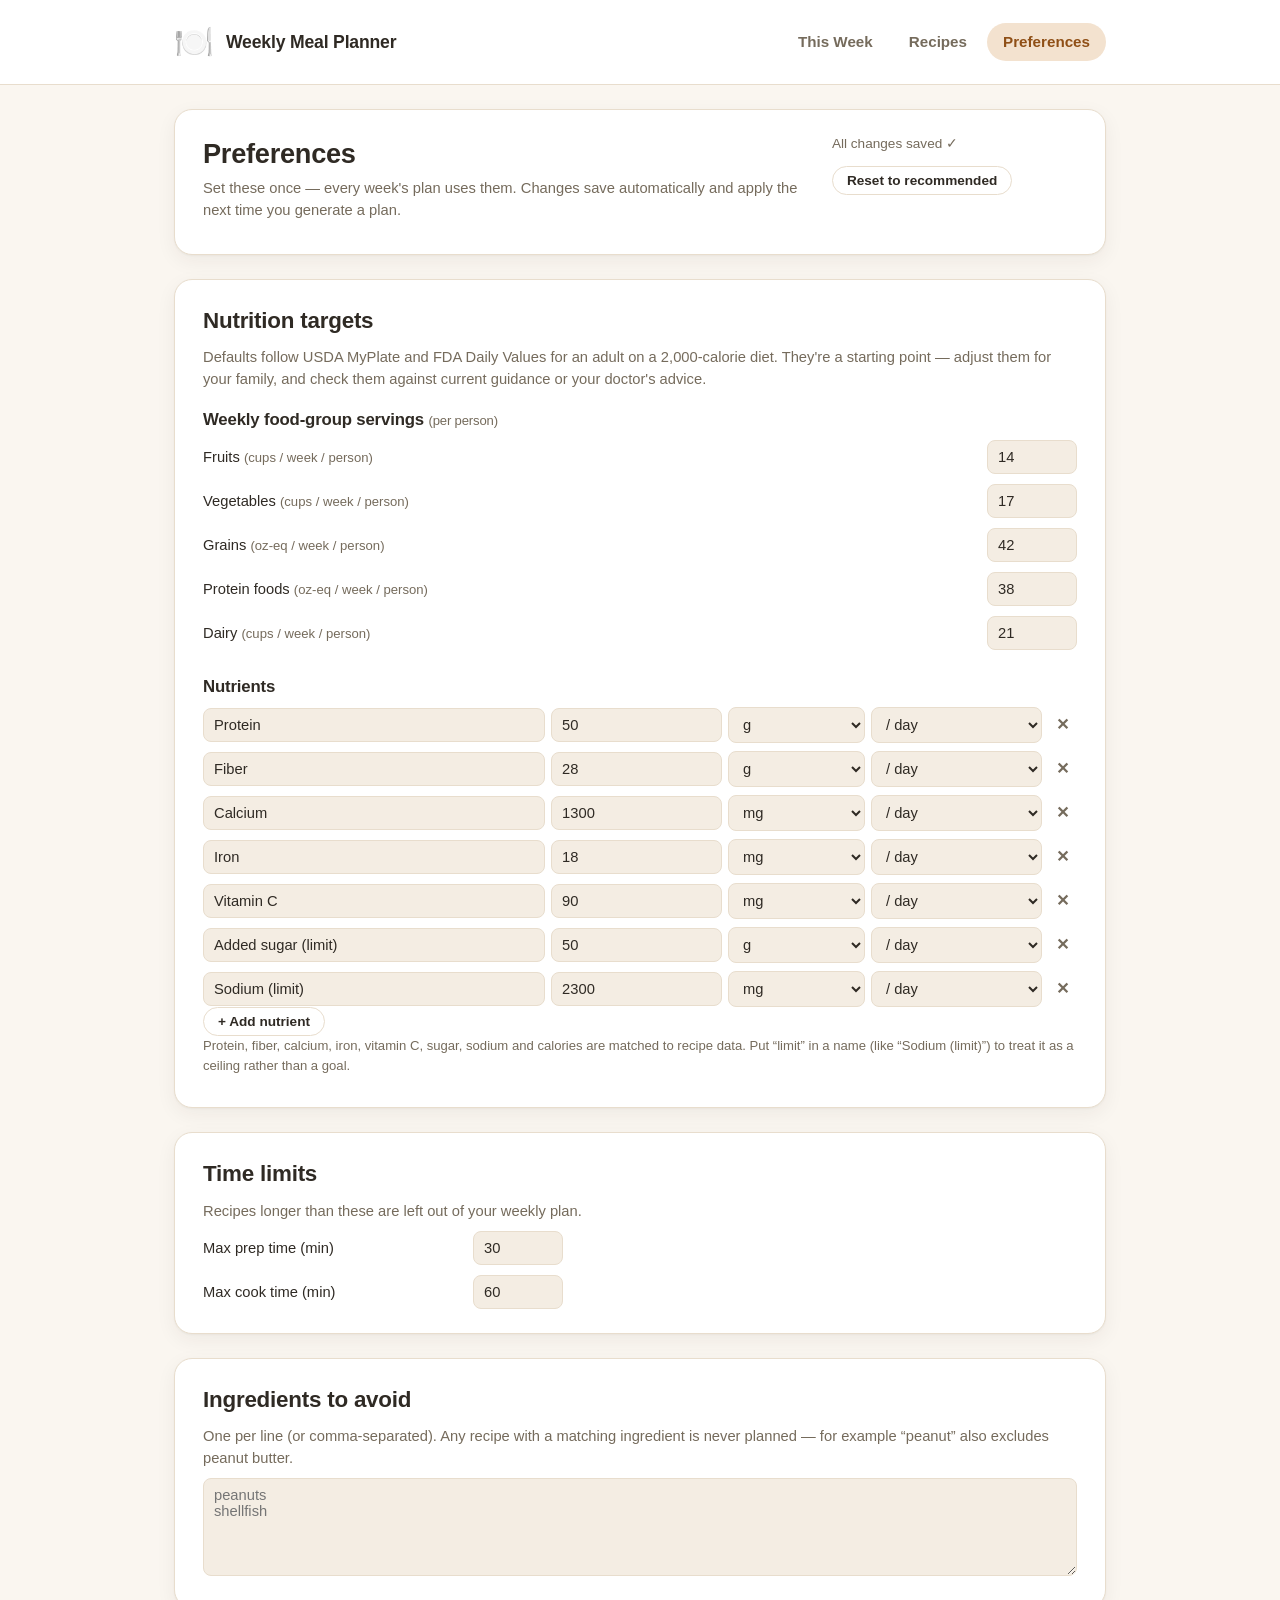
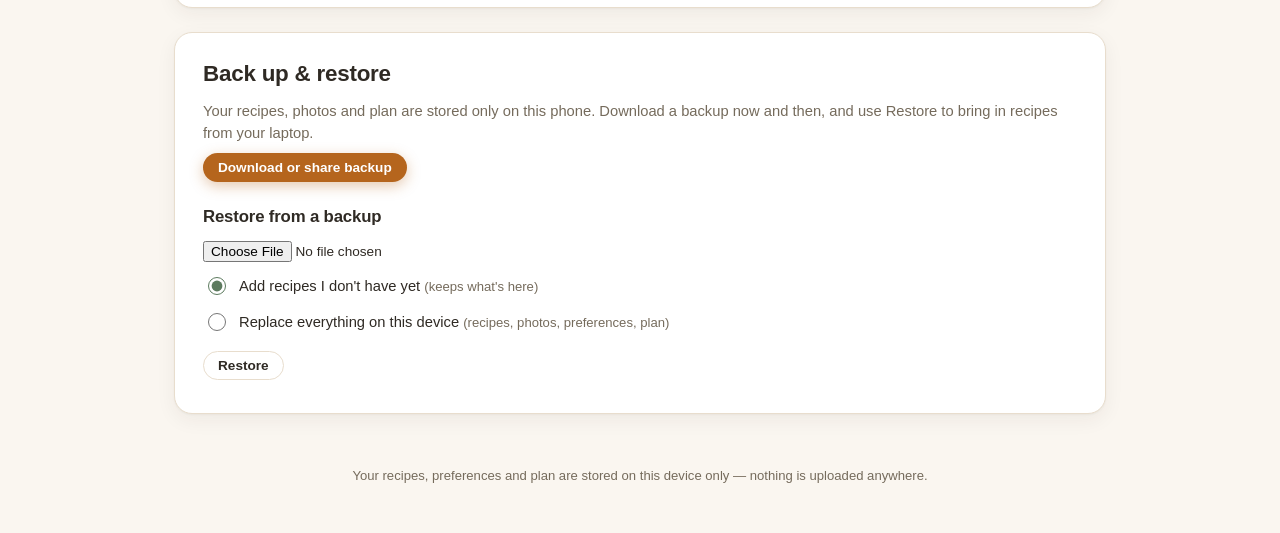
==== preferences.html @ fe8b7be7 "Phone app build 20261110102426" ====
<!DOCTYPE html>
<html lang="en">
<head>
<meta charset="UTF-8" />
<meta http-equiv="Content-Security-Policy" content="default-src 'self'; script-src 'self' https://cdnjs.cloudflare.com; style-src 'self'; img-src 'self' blob:; connect-src 'self'; worker-src 'self' blob: https://cdnjs.cloudflare.com; manifest-src 'self'; object-src 'none'; base-uri 'none'; form-action 'self'" />
<meta name="viewport" content="width=device-width, initial-scale=1.0, viewport-fit=cover" />
<meta name="theme-color" content="#b5651d" />
<meta name="mobile-web-app-capable" content="yes" />
<meta name="apple-mobile-web-app-capable" content="yes" />
<meta name="apple-mobile-web-app-title" content="Meal Planner" />
<link rel="manifest" href="manifest.webmanifest" />
<link rel="icon" href="icon-192.png" />
<link rel="apple-touch-icon" href="apple-touch-icon.png" />
<title>Preferences · Weekly Meal Planner</title>
<link rel="stylesheet" href="styles.css" />
</head>
<body>

<header id="appHeader"></header>

<main class="page">
  <div id="offlineBanner" class="banner" role="alert" hidden></div>

  <section class="card" aria-labelledby="pageTitle">
    <div class="library__header">
      <div>
        <h1 class="page-title" id="pageTitle">Preferences</h1>
        <p class="muted">Set these once — every week's plan uses them. Changes save automatically and apply the next time you generate a plan.</p>
      </div>
      <div class="week-head__actions">
        <span id="saveState" class="save-state" role="status" aria-live="polite"></span>
        <button type="button" id="resetBtn" class="btn btn--small btn--ghost">Reset to recommended</button>
      </div>
    </div>
  </section>

  <section class="card pref-section" aria-labelledby="nutritionHeading">
    <h2 id="nutritionHeading">Nutrition targets</h2>
    <p class="muted">Defaults follow USDA MyPlate and FDA Daily Values for an adult on a 2,000-calorie diet. They're a starting point — adjust them for your family, and check them against current guidance or your doctor's advice.</p>
    <div class="panel__grid">
      <div class="field-group">
        <h3>Weekly food-group servings <span class="hint">(per person)</span></h3>
        <div id="foodGroupInputs" class="stacked-inputs"></div>
      </div>
      <div class="field-group">
        <h3>Nutrients</h3>
        <div id="nutrientInputs" class="repeatable-list"></div>
        <button type="button" id="addNutrientBtn" class="btn btn--small btn--ghost">+ Add nutrient</button>
        <p class="hint">Protein, fiber, calcium, iron, vitamin C, sugar, sodium and calories are matched to recipe data. Put “limit” in a name (like “Sodium (limit)”) to treat it as a ceiling rather than a goal.</p>
      </div>
    </div>
  </section>

  <section class="card pref-section" aria-labelledby="timeHeading">
    <h2 id="timeHeading">Time limits</h2>
    <p class="muted">Recipes longer than these are left out of your weekly plan.</p>
    <div class="stacked-inputs narrow-form">
      <label class="inline-field"><span>Max prep time (min)</span><input type="number" id="maxPrepTime" min="0" step="5" /></label>
      <label class="inline-field"><span>Max cook time (min)</span><input type="number" id="maxCookTime" min="0" step="5" /></label>
    </div>
  </section>

  <section class="card pref-section" aria-labelledby="avoidHeading">
    <h2 id="avoidHeading">Ingredients to avoid</h2>
    <p class="muted">One per line (or comma-separated). Any recipe with a matching ingredient is never planned — for example “peanut” also excludes peanut butter.</p>
    <textarea id="avoidIngredients" rows="5" placeholder="peanuts&#10;shellfish"></textarea>
  </section>
  <section class="card pref-section" aria-labelledby="backupHeading">
    <h2 id="backupHeading">Back up &amp; restore</h2>
    <p class="muted" id="backupIntro"></p>
    <button type="button" id="exportBtn" class="btn btn--primary btn--small">Download or share backup</button>

    <h3 class="backup-sub">Restore from a backup</h3>
    <input type="file" id="restoreFile" accept=".json,application/json" />
    <div class="radio-group" role="radiogroup" aria-label="How to restore">
      <label class="check-field"><input type="radio" name="restoreMode" value="merge" checked /><span>Add recipes I don't have yet <span class="hint">(keeps what's here)</span></span></label>
      <label class="check-field"><input type="radio" name="restoreMode" value="replace" /><span>Replace everything on this device <span class="hint">(recipes, photos, preferences, plan)</span></span></label>
    </div>
    <button type="button" id="restoreBtn" class="btn btn--ghost btn--small">Restore</button>
    <p class="muted" id="backupStatus" role="status" aria-live="polite"></p>
  </section>
</main>

<footer class="app-footer">
  <p>Your recipes, preferences and plan are stored on this device only — nothing is uploaded anywhere.</p>
</footer>

<template id="nutrientRowTemplate">
  <div class="repeatable-row">
    <input type="text" class="nutrient-name" placeholder="Nutrient" aria-label="Nutrient name" />
    <input type="number" class="nutrient-amount" min="0" step="any" placeholder="Amount" aria-label="Target amount" />
    <select class="nutrient-unit" aria-label="Unit">
      <option value="g">g</option>
      <option value="mg">mg</option>
      <option value="mcg">mcg</option>
      <option value="kcal">kcal</option>
      <option value="IU">IU</option>
    </select>
    <select class="nutrient-period" aria-label="Per">
      <option value="day">/ day</option>
      <option value="week">/ week</option>
    </select>
    <button type="button" class="btn btn--icon remove-nutrient-btn" aria-label="Remove nutrient" title="Remove">✕</button>
  </div>
</template>

<script src="data.js"></script>
<script src="config.js"></script>
<script src="common.js"></script>
<script src="preferences.js"></script>
</body>
</html>
---- styles.css ----
/* ===== Design tokens ===== */
:root {
  --color-bg: #faf6f0;
  --color-surface: #ffffff;
  --color-surface-muted: #f4ede3;
  --color-border: #e8ddcd;
  --color-text: #2f2a24;
  --color-text-muted: #756b5c;
  --color-primary: #b5651d;
  --color-primary-dark: #8f4f16;
  --color-primary-tint: #f3e2cf;
  --color-accent: #5c7a5e;
  --color-accent-tint: #e3ebe0;
  --color-danger: #b3462c;
  --color-danger-tint: #f7e3dd;
  --radius-lg: 18px;
  --radius-md: 12px;
  --radius-sm: 8px;
  --shadow-card: 0 1px 2px rgba(47, 42, 36, 0.04), 0 6px 20px rgba(47, 42, 36, 0.06);
  --shadow-card-hover: 0 2px 4px rgba(47, 42, 36, 0.06), 0 10px 28px rgba(47, 42, 36, 0.10);
  --font-sans: -apple-system, BlinkMacSystemFont, "Segoe UI", Roboto, Helvetica, Arial, sans-serif;
}

@media (prefers-color-scheme: dark) {
  :root {
    --color-bg: #201c17;
    --color-surface: #2a251f;
    --color-surface-muted: #332c24;
    --color-border: #4a4033;
    --color-text: #f2ebe1;
    --color-text-muted: #b8ac9a;
    --color-primary: #e0985a;
    --color-primary-dark: #f0af78;
    --color-primary-tint: #3d3222;
    --color-accent: #8fb092;
    --color-accent-tint: #2c352c;
    --color-danger: #e08067;
    --color-danger-tint: #3d2a24;
    --shadow-card: 0 1px 2px rgba(0, 0, 0, 0.2), 0 6px 20px rgba(0, 0, 0, 0.25);
    --shadow-card-hover: 0 2px 4px rgba(0, 0, 0, 0.25), 0 10px 28px rgba(0, 0, 0, 0.3);
  }
}
:root[data-theme="dark"] {
  --color-bg: #201c17; --color-surface: #2a251f; --color-surface-muted: #332c24;
  --color-border: #4a4033; --color-text: #f2ebe1; --color-text-muted: #b8ac9a;
  --color-primary: #e0985a; --color-primary-dark: #f0af78; --color-primary-tint: #3d3222;
  --color-accent: #8fb092; --color-accent-tint: #2c352c;
  --color-danger: #e08067; --color-danger-tint: #3d2a24;
}
:root[data-theme="light"] {
  --color-bg: #faf6f0; --color-surface: #ffffff; --color-surface-muted: #f4ede3;
  --color-border: #e8ddcd; --color-text: #2f2a24; --color-text-muted: #756b5c;
  --color-primary: #b5651d; --color-primary-dark: #8f4f16; --color-primary-tint: #f3e2cf;
  --color-accent: #5c7a5e; --color-accent-tint: #e3ebe0;
  --color-danger: #b3462c; --color-danger-tint: #f7e3dd;
}

* { box-sizing: border-box; }
html, body { margin: 0; padding: 0; }
body {
  font-family: var(--font-sans);
  background: var(--color-bg);
  color: var(--color-text);
  line-height: 1.5;
  -webkit-font-smoothing: antialiased;
}
h1, h2, h3, h4 { font-weight: 700; margin: 0 0 0.4em; letter-spacing: -0.01em; }
h2 { font-size: 1.4rem; }
h3 { font-size: 1.05rem; }
p { margin: 0 0 0.6em; }
.muted { color: var(--color-text-muted); font-size: 0.92rem; }
.hint { color: var(--color-text-muted); font-size: 0.82rem; font-weight: 400; }

/* ===== Layout ===== */
.app-header {
  background: var(--color-surface);
  border-bottom: 1px solid var(--color-border);
  position: sticky;
  top: 0;
  z-index: 10;
}
.app-header__inner {
  max-width: 980px;
  margin: 0 auto;
  padding: 18px 24px;
  display: flex;
  align-items: center;
  justify-content: space-between;
  gap: 16px;
}
.app-header__brand { display: flex; align-items: center; gap: 14px; }
.app-header__mark { font-size: 2rem; }
.app-header__tag { margin: 0; color: var(--color-text-muted); font-size: 0.9rem; }
.app-header h1 { font-size: 1.3rem; }

.page {
  max-width: 980px;
  margin: 0 auto;
  padding: 24px;
  display: flex;
  flex-direction: column;
  gap: 24px;
}

.app-footer {
  text-align: center;
  padding: 28px 24px 40px;
  color: var(--color-text-muted);
  font-size: 0.82rem;
}

.card {
  background: var(--color-surface);
  border: 1px solid var(--color-border);
  border-radius: var(--radius-lg);
  padding: 24px 28px;
  box-shadow: var(--shadow-card);
}

/* ===== Buttons ===== */
.btn {
  font-family: inherit;
  font-size: 0.95rem;
  font-weight: 600;
  border-radius: 999px;
  border: 1px solid transparent;
  padding: 10px 20px;
  cursor: pointer;
  transition: transform 0.08s ease, box-shadow 0.15s ease, background 0.15s ease;
}
.btn:active { transform: scale(0.98); }
.btn--primary {
  background: var(--color-primary);
  color: #fff;
  box-shadow: 0 4px 14px rgba(181, 101, 29, 0.35);
}
.btn--primary:hover { background: var(--color-primary-dark); }
.btn--ghost {
  background: transparent;
  border-color: var(--color-border);
  color: var(--color-text);
}
.btn--ghost:hover { background: var(--color-surface-muted); }
.btn--small { padding: 6px 14px; font-size: 0.85rem; }
.btn--icon {
  border: none;
  background: transparent;
  color: var(--color-text-muted);
  font-size: 1rem;
  padding: 4px 8px;
  border-radius: 8px;
  cursor: pointer;
}
.btn--icon:hover { background: var(--color-surface-muted); color: var(--color-text); }
.btn--icon.is-active { color: var(--color-accent); }
.btn--icon.is-active.dismiss-icon { color: var(--color-danger); }
.btn:disabled { opacity: 0.5; cursor: not-allowed; }

/* ===== Inputs panel ===== */
.panel__header { margin-bottom: 8px; }
.panel__grid {
  display: grid;
  grid-template-columns: repeat(2, 1fr);
  gap: 24px 32px;
  margin-top: 16px;
}
.field-group--wide { grid-column: 1 / -1; }
@media (max-width: 720px) {
  .panel__grid { grid-template-columns: 1fr; }
}

.field-group h3 { margin-bottom: 8px; }

.stacked-inputs { display: flex; flex-direction: column; gap: 10px; }
.inline-field {
  display: flex;
  align-items: center;
  justify-content: space-between;
  gap: 12px;
  font-size: 0.92rem;
}
.inline-field span:first-child { flex: 1; }
.inline-field input[type="number"] {
  width: 90px;
}

input[type="text"], input[type="number"], input[type="url"], textarea, select {
  font-family: inherit;
  font-size: 0.92rem;
  color: var(--color-text);
  background: var(--color-surface-muted);
  border: 1px solid var(--color-border);
  border-radius: var(--radius-sm);
  padding: 8px 10px;
}
textarea { width: 100%; resize: vertical; }
input:focus, textarea:focus, select:focus {
  outline: 2px solid var(--color-primary);
  outline-offset: 1px;
}

.stack-label { display: block; font-size: 0.85rem; font-weight: 600; margin: 10px 0 4px; }

.repeatable-list { display: flex; flex-direction: column; gap: 8px; }
.repeatable-row {
  display: grid;
  grid-template-columns: 1.4fr 0.8fr 0.7fr 0.8fr auto;
  gap: 6px;
  align-items: center;
}
.repeatable-row input, .repeatable-row select { width: 100%; }

input[type="file"] {
  font-size: 0.85rem;
  margin-top: 4px;
}

.imported-list { display: flex; flex-wrap: wrap; gap: 8px; margin-top: 10px; }
.imported-chip {
  background: var(--color-accent-tint);
  color: var(--color-accent);
  border-radius: 999px;
  padding: 4px 12px;
  font-size: 0.82rem;
  font-weight: 600;
}

.panel__footer {
  margin-top: 22px;
  display: flex;
  align-items: center;
  gap: 16px;
  border-top: 1px solid var(--color-border);
  padding-top: 20px;
}

/* ===== Targets summary ===== */
.targets-summary {
  display: grid;
  grid-template-columns: repeat(auto-fit, minmax(200px, 1fr));
  gap: 14px;
}
.target-tile {
  background: var(--color-surface-muted);
  border-radius: var(--radius-md);
  padding: 14px 16px;
}
.target-tile__label { font-size: 0.82rem; color: var(--color-text-muted); margin-bottom: 6px; }
.target-tile__value { font-weight: 700; font-size: 1.05rem; margin-bottom: 6px; }
.meter { height: 8px; border-radius: 999px; background: var(--color-border); overflow: hidden; }
.meter__fill { height: 100%; background: var(--color-accent); border-radius: 999px; }
.meter__fill.is-low { background: var(--color-primary); }
.meter__fill.is-over { background: var(--color-danger); }

/* ===== Recipe cards ===== */
.recipe-list { display: flex; flex-direction: column; gap: 18px; margin-top: 12px; }
.recipe-card {
  border: 1px solid var(--color-border);
  border-radius: var(--radius-md);
  padding: 18px 20px;
  background: var(--color-surface);
}
.recipe-card__header {
  display: flex;
  align-items: flex-start;
  justify-content: space-between;
  gap: 12px;
  flex-wrap: wrap;
}
.recipe-card__title { font-size: 1.1rem; font-weight: 700; margin: 0; }
.recipe-card__meta { display: flex; flex-wrap: wrap; gap: 8px; margin: 6px 0 4px; font-size: 0.82rem; color: var(--color-text-muted); }
.recipe-card__actions { display: flex; gap: 4px; align-items: center; }
.toddler-appeal { font-size: 0.95rem; letter-spacing: 1px; }
.recipe-card__cols {
  display: grid;
  grid-template-columns: 1fr 1fr;
  gap: 20px;
  margin-top: 14px;
}
@media (max-width: 720px) {
  .recipe-card__cols { grid-template-columns: 1fr; }
}
.recipe-card__cols h4 { margin-bottom: 6px; font-size: 0.9rem; text-transform: uppercase; letter-spacing: 0.03em; color: var(--color-text-muted); }
.recipe-card ul, .recipe-card ol { margin: 0; padding-left: 20px; font-size: 0.9rem; }
.recipe-card li { margin-bottom: 4px; }
.nutrition-grid {
  display: grid;
  grid-template-columns: repeat(2, 1fr);
  gap: 4px 16px;
  font-size: 0.88rem;
  margin-top: 8px;
}
.nutrition-grid div { display: flex; justify-content: space-between; border-bottom: 1px dashed var(--color-border); padding: 2px 0; }

.badge {
  font-size: 0.72rem;
  font-weight: 700;
  padding: 2px 9px;
  border-radius: 999px;
  display: inline-block;
}
.badge--tag { background: var(--color-surface-muted); color: var(--color-text-muted); border: 1px solid var(--color-border); }
.badge--estimated { background: var(--color-primary-tint); color: var(--color-primary-dark); }

/* ===== Shopping list ===== */
.shopping-list { display: flex; flex-direction: column; gap: 18px; margin-top: 10px; }
.aisle-group h3 { margin-bottom: 8px; }
.aisle-items { display: flex; flex-direction: column; gap: 6px; }
.shopping-item {
  display: flex;
  align-items: center;
  gap: 10px;
  padding: 8px 12px;
  background: var(--color-surface-muted);
  border-radius: var(--radius-sm);
  font-size: 0.9rem;
}
.shopping-item input[type="checkbox"] { width: 18px; height: 18px; accent-color: var(--color-accent); }
.shopping-item.is-checked .shopping-item__label { text-decoration: line-through; color: var(--color-text-muted); }
.shopping-item__label { flex: 1; }
.shopping-item__qty { color: var(--color-text-muted); font-size: 0.82rem; }

/* ===== Prep checklist ===== */
.prep-list { display: flex; flex-direction: column; gap: 10px; margin-top: 10px; }
.prep-day {
  background: var(--color-surface-muted);
  border-radius: var(--radius-md);
  padding: 12px 16px;
}
.prep-day__date { font-weight: 700; font-size: 0.92rem; margin-bottom: 6px; }
.prep-task { display: flex; align-items: center; gap: 8px; font-size: 0.9rem; padding: 3px 0; }
.prep-task__type {
  font-size: 0.7rem;
  font-weight: 700;
  text-transform: uppercase;
  padding: 2px 8px;
  border-radius: 999px;
  background: var(--color-primary-tint);
  color: var(--color-primary-dark);
}

.empty-state { color: var(--color-text-muted); font-style: italic; padding: 20px 0; }

.recipe-card.is-highlighted { box-shadow: 0 0 0 3px var(--color-primary); }

/* ===== Banner ===== */
.banner {
  background: var(--color-danger-tint);
  color: var(--color-danger);
  border: 1px solid var(--color-danger);
  border-radius: var(--radius-md);
  padding: 12px 16px;
  font-size: 0.92rem;
}
.banner[hidden] { display: none; }

.check-field { display: flex; align-items: flex-start; gap: 10px; font-size: 0.92rem; margin-bottom: 6px; }
.check-field input { width: 18px; height: 18px; margin-top: 2px; accent-color: var(--color-accent); }

/* ===== Library ===== */
.library__header { display: flex; justify-content: space-between; align-items: flex-start; gap: 16px; }
.library-list { display: flex; flex-direction: column; gap: 8px; margin-top: 12px; }
.library-row {
  display: flex;
  align-items: center;
  gap: 12px;
  flex-wrap: wrap;
  background: var(--color-surface-muted);
  border-radius: var(--radius-md);
  padding: 10px 14px;
}
.library-row.is-dismissed { opacity: 0.65; }
.library-row__main { flex: 1; min-width: 220px; }
.library-row__name { font-weight: 600; font-size: 0.95rem; }
.library-row__meta { font-size: 0.8rem; color: var(--color-text-muted); display: flex; gap: 8px; flex-wrap: wrap; align-items: center; margin-top: 2px; }
.library-row__actions { display: flex; gap: 4px; align-items: center; }
.btn--text { background: none; border: none; color: var(--color-primary-dark); font-weight: 600; font-size: 0.85rem; cursor: pointer; padding: 4px 8px; border-radius: 8px; font-family: inherit; }
.btn--text:hover { background: var(--color-primary-tint); }
.btn--text.is-danger { color: var(--color-danger); }
.btn--text.is-danger:hover { background: var(--color-danger-tint); }
.badge--kept { background: var(--color-accent-tint); color: var(--color-accent); }
.badge--dismissed { background: var(--color-danger-tint); color: var(--color-danger); }

/* ===== Recipe dialog ===== */
.recipe-dialog {
  width: min(780px, 94vw);
  max-height: 90vh;
  overflow: auto;
  padding: 24px 28px;
  border: 1px solid var(--color-border);
  border-radius: var(--radius-lg);
  background: var(--color-surface);
  color: var(--color-text);
  box-shadow: var(--shadow-card-hover);
}
.recipe-dialog::backdrop { background: rgba(32, 28, 23, 0.55); }
.recipe-dialog h3 { margin: 20px 0 8px; }
.rf-grid { display: grid; grid-template-columns: repeat(auto-fit, minmax(120px, 1fr)); gap: 10px 14px; }
.rf-grid--top { grid-template-columns: repeat(3, 1fr); }
.rf-field { display: flex; flex-direction: column; gap: 4px; font-size: 0.82rem; font-weight: 600; }
.rf-field--wide { grid-column: 1 / -1; }
.rf-field input, .rf-field select { width: 100%; font-weight: 400; }
.rf-grid--num .rf-field { font-weight: 500; }
.ing-head, .ing-row {
  display: grid;
  grid-template-columns: 2.6fr 0.7fr 0.9fr 1fr 0.7fr auto;
  gap: 6px;
  align-items: center;
}
.ing-head { padding: 0 2px 4px; }
.ing-rows { display: flex; flex-direction: column; gap: 6px; margin-bottom: 8px; }
.ing-row input[type="text"], .ing-row input[type="number"], .ing-row select { width: 100%; min-width: 0; }
.ing-row input[type="checkbox"] { width: 18px; height: 18px; accent-color: var(--color-accent); justify-self: center; }
.dialog__footer { display: flex; justify-content: flex-end; gap: 10px; margin-top: 22px; border-top: 1px solid var(--color-border); padding-top: 16px; }
@media (max-width: 720px) {
  .rf-grid--top { grid-template-columns: 1fr 1fr; }
  .ing-head { display: none; }
  .ing-row { grid-template-columns: 1fr 1fr; }
  .ing-row > :first-child { grid-column: 1 / -1; }
}

/* ===== Header / nav ===== */
.app-header__brand { display: flex; align-items: center; gap: 12px; text-decoration: none; color: var(--color-text); }
.app-header__title { font-weight: 700; font-size: 1.1rem; letter-spacing: -0.01em; }
.app-nav { display: flex; gap: 4px; flex-wrap: wrap; }
.app-nav__link {
  text-decoration: none;
  color: var(--color-text-muted);
  font-weight: 600;
  font-size: 0.95rem;
  padding: 8px 16px;
  border-radius: 999px;
}
.app-nav__link:hover { background: var(--color-surface-muted); color: var(--color-text); }
.app-nav__link.is-active { background: var(--color-primary-tint); color: var(--color-primary-dark); }
a { color: var(--color-primary-dark); }
code { background: var(--color-surface-muted); padding: 1px 6px; border-radius: 6px; font-size: 0.85em; }

/* ===== Page scaffolding ===== */
.page-title { font-size: 1.7rem; margin: 0 0 2px; }
.stack { display: flex; flex-direction: column; gap: 24px; }
.section-head { display: flex; align-items: baseline; justify-content: space-between; gap: 12px; }
.notice {
  background: var(--color-primary-tint);
  color: var(--color-primary-dark);
  border-radius: var(--radius-md);
  padding: 10px 14px;
  font-size: 0.9rem;
  margin: 8px 0;
}
.notice[hidden] { display: none; }
.empty-card { text-align: center; padding: 40px 28px; }

/* ===== This Week: header controls ===== */
.week-head { display: flex; align-items: flex-start; justify-content: space-between; gap: 16px; flex-wrap: wrap; }
.week-head__actions { display: flex; align-items: flex-end; gap: 12px; flex-wrap: wrap; }
.date-field { display: flex; flex-direction: column; gap: 4px; font-size: 0.78rem; font-weight: 600; color: var(--color-text-muted); }
.date-field input { font-weight: 400; color: var(--color-text); }

/* ===== Daily plan ===== */
.plan-days {
  display: grid;
  grid-template-columns: repeat(auto-fill, minmax(230px, 1fr));
  gap: 12px;
  margin-top: 14px;
}
.plan-day {
  background: var(--color-surface-muted);
  border: 1px solid var(--color-border);
  border-radius: var(--radius-md);
  padding: 14px 16px;
  display: flex;
  flex-direction: column;
  gap: 10px;
}
.plan-day.is-today { border-color: var(--color-primary); box-shadow: 0 0 0 2px var(--color-primary-tint); }
.plan-day__head { display: flex; align-items: baseline; gap: 8px; }
.plan-day__dow { font-weight: 700; }
.plan-day__date { color: var(--color-text-muted); font-size: 0.85rem; }
.meal-row { display: flex; flex-direction: column; gap: 2px; font-size: 0.9rem; }
.meal-row__label { font-size: 0.7rem; font-weight: 700; text-transform: uppercase; letter-spacing: 0.04em; color: var(--color-text-muted); }
.meal-row__name { font-weight: 600; line-height: 1.35; }
.meal-row__name a { color: var(--color-text); text-decoration: none; border-bottom: 1px dotted var(--color-text-muted); }
.meal-row__name a:hover { color: var(--color-primary-dark); border-bottom-color: var(--color-primary-dark); }
.meal-row--empty .meal-row__name { font-weight: 400; }
.tag {
  display: inline-block;
  font-size: 0.68rem;
  font-weight: 700;
  text-transform: uppercase;
  letter-spacing: 0.03em;
  padding: 2px 8px;
  border-radius: 999px;
  vertical-align: middle;
  white-space: nowrap;
}
.tag--cook { background: var(--color-primary-tint); color: var(--color-primary-dark); }
.tag--leftover { background: var(--color-accent-tint); color: var(--color-accent); }
.tag--today { background: var(--color-primary); color: #fff; }
.plan-day__prep { list-style: none; margin: 0; padding: 8px 0 0; border-top: 1px dashed var(--color-border); font-size: 0.82rem; display: flex; flex-direction: column; gap: 4px; }
.prep-chip {
  font-size: 0.68rem;
  font-weight: 700;
  text-transform: uppercase;
  padding: 2px 8px;
  border-radius: 999px;
  background: var(--color-primary-tint);
  color: var(--color-primary-dark);
  white-space: nowrap;
}

/* ===== Prep checklist rows ===== */
.prep-task { cursor: pointer; }
.prep-task input[type="checkbox"] { width: 18px; height: 18px; accent-color: var(--color-accent); flex: none; }
.prep-task.is-checked span:last-child { text-decoration: line-through; color: var(--color-text-muted); }

/* ===== Recipes page ===== */
.toolbar { display: flex; gap: 10px; align-items: center; flex-wrap: wrap; margin-top: 12px; }
.toolbar input[type="search"] { flex: 1; min-width: 200px; }
input[type="search"] {
  font-family: inherit; font-size: 0.92rem; color: var(--color-text);
  background: var(--color-surface-muted); border: 1px solid var(--color-border);
  border-radius: var(--radius-sm); padding: 8px 10px;
}
.import-results { list-style: none; padding: 0; margin: 12px 0 0; display: flex; flex-direction: column; gap: 6px; font-size: 0.88rem; }
.import-results li { padding: 8px 12px; border-radius: var(--radius-sm); background: var(--color-surface-muted); }
.import-results .is-ok { border-left: 4px solid var(--color-accent); }
.import-results .is-fail { border-left: 4px solid var(--color-danger); }

/* ===== Preferences page ===== */
.pref-section { margin-bottom: 0; }
.pref-section + .pref-section { margin-top: 0; }
.save-state { font-size: 0.85rem; color: var(--color-text-muted); min-height: 1.2em; }
.save-state.is-error { color: var(--color-danger); }
:root { color-scheme: light dark; }
:root[data-theme="light"] { color-scheme: light; }
:root[data-theme="dark"] { color-scheme: dark; }

.pref-section .panel__grid { grid-template-columns: 1fr; }
.pref-section .repeatable-row { grid-template-columns: 2fr 1fr 0.8fr 1fr auto; }

/* ===== Week tabs + day cards (Friday-Thursday template) ===== */
.week-tabs { display: inline-flex; gap: 4px; padding: 4px; margin: 14px 0 10px; background: var(--color-surface-muted); border-radius: 999px; flex-wrap: wrap; }
.week-tab {
  font-family: inherit; font-size: 0.9rem; font-weight: 600; cursor: pointer;
  border: none; background: transparent; color: var(--color-text-muted);
  padding: 8px 18px; border-radius: 999px;
}
.week-tab:hover { color: var(--color-text); }
.week-tab.is-active { background: var(--color-surface); color: var(--color-text); box-shadow: var(--shadow-card); }
.week-tab__range { font-weight: 400; font-size: 0.8rem; color: var(--color-text-muted); margin-left: 6px; }
.plan-day__role { font-size: 0.72rem; font-weight: 700; text-transform: uppercase; letter-spacing: 0.04em; color: var(--color-primary-dark); margin-top: -4px; }
.plan-day__caption { margin: 0; padding-top: 8px; border-top: 1px dashed var(--color-border); font-size: 0.8rem; font-weight: 600; color: var(--color-text-muted); }
.plan-day__caption + .plan-day__prep { border-top: none; padding-top: 0; }
.plan-day__caption a { font-weight: 600; margin-left: 6px; }

/* ===== "Have we made this?" rating ===== */
.rating-select {
  font-family: inherit; font-size: 0.82rem; font-weight: 600;
  color: var(--color-text-muted);
  background: var(--color-surface); border: 1px solid var(--color-border);
  border-radius: 999px; padding: 5px 10px; cursor: pointer;
}
.rating-select.is-ok { color: var(--color-text); }
.rating-select.is-good { color: var(--color-accent); border-color: var(--color-accent); }
.rating-select.is-great { color: var(--color-primary-dark); border-color: var(--color-primary); background: var(--color-primary-tint); }

/* ===== Photos + source links ===== */
.recipe-card__header { align-items: flex-start; }
.recipe-card__info { flex: 1; min-width: 200px; }
.recipe-photo {
  width: 132px; height: 132px; flex: none;
  border-radius: var(--radius-md); object-fit: cover;
  background: var(--color-surface-muted); border: 1px solid var(--color-border);
}
.recipe-photo--empty { display: flex; align-items: center; justify-content: center; font-size: 2rem; }
@media (max-width: 520px) { .recipe-photo { width: 100%; height: 180px; } }
.library-row__thumb {
  width: 56px; height: 56px; flex: none; border-radius: 10px; object-fit: cover;
  background: var(--color-primary-tint); border: 1px solid var(--color-border);
}
.library-row__thumb--empty { display: flex; align-items: center; justify-content: center; font-size: 1.4rem; }
.source-link { font-size: 0.82rem; font-weight: 600; color: var(--color-primary-dark); text-decoration: none; border-bottom: 1px solid transparent; }
.source-link:hover { border-bottom-color: currentColor; }
.photo-field { display: flex; gap: 16px; align-items: center; margin: 4px 0 18px; flex-wrap: wrap; }
.photo-preview {
  width: 120px; height: 120px; flex: none; border-radius: var(--radius-md); overflow: hidden;
  background: var(--color-surface-muted); border: 1px dashed var(--color-border);
  display: flex; align-items: center; justify-content: center; color: var(--color-text-muted); font-size: 0.8rem;
}
.photo-preview img { width: 100%; height: 100%; object-fit: cover; }
.photo-field__actions { display: flex; gap: 8px; align-items: center; flex-wrap: wrap; }

/* ===== Shopping list split by store ===== */
.store-section { border: 1px solid var(--color-border); border-radius: var(--radius-md); padding: 14px 16px; }
.store-section__head { display: flex; align-items: baseline; justify-content: space-between; gap: 12px; flex-wrap: wrap; margin-bottom: 4px; }
.store-section__head h3 { margin: 0; font-size: 1.05rem; }
.store-section__bulk { font-size: 0.85rem; color: var(--color-text-muted); }
.store-section--costco { border-left: 4px solid var(--color-primary); }
.store-section--cub { border-left: 4px solid var(--color-accent); }
.store-section .aisle-group { margin-top: 12px; }
.aisle-title { margin: 0 0 6px; font-size: 0.74rem; text-transform: uppercase; letter-spacing: 0.05em; color: var(--color-text-muted); }
.shopping-item { justify-content: space-between; }
.shopping-item__main { display: flex; align-items: center; gap: 10px; flex: 1; min-width: 0; cursor: pointer; }
.store-btns { display: flex; gap: 4px; flex: none; }
.store-btn {
  font-family: inherit; font-size: 0.75rem; font-weight: 700; cursor: pointer;
  padding: 4px 11px; border-radius: 999px;
  border: 1px solid var(--color-border); background: var(--color-surface); color: var(--color-text-muted);
}
.store-btn:hover { color: var(--color-text); border-color: var(--color-text-muted); }
.store-btn.is-costco[aria-pressed="true"] { background: var(--color-primary-tint); border-color: var(--color-primary); color: var(--color-primary-dark); }
.store-btn.is-cub[aria-pressed="true"] { background: var(--color-accent-tint); border-color: var(--color-accent); color: var(--color-accent); }

.narrow-form { max-width: 360px; }

/* Recipe notes */
.recipe-notes { margin-top: 14px; }
.recipe-notes h4 { margin-bottom: 6px; font-size: 0.9rem; text-transform: uppercase; letter-spacing: 0.03em; color: var(--color-text-muted); }
.recipe-notes p { margin: 0; font-size: 0.9rem; white-space: pre-line; }
.recipe-notes { margin-bottom: 16px; }

.copy-fallback { width: 100%; margin: 8px 0; font-family: inherit; font-size: 0.9rem; }

/* ===== Backup & restore card ===== */
.backup-sub { margin: 22px 0 8px; }
.radio-group { display: flex; flex-direction: column; gap: 8px; margin: 12px 0; }
.check-field input[type="radio"] { width: 18px; height: 18px; margin-top: 2px; accent-color: var(--color-accent); }

/* ===== Phone layout ===== */
.app-header { padding-top: env(safe-area-inset-top); }
.page { padding-left: max(24px, env(safe-area-inset-left)); padding-right: max(24px, env(safe-area-inset-right)); }
.app-footer { padding-bottom: calc(40px + env(safe-area-inset-bottom)); }

@media (max-width: 600px) {
  body { -webkit-text-size-adjust: 100%; }
  .page { padding: 14px max(14px, env(safe-area-inset-right)) 14px max(14px, env(safe-area-inset-left)); gap: 16px; }
  .card { padding: 18px 16px; border-radius: 14px; }
  .app-header__inner { padding: 10px 14px; gap: 6px 12px; flex-wrap: wrap; }
  .app-header__title { font-size: 1rem; }
  .app-nav { width: 100%; justify-content: space-between; }
  .app-nav__link { flex: 1; text-align: center; padding: 9px 6px; font-size: 0.92rem; }
  .page-title { font-size: 1.45rem; }
  h2 { font-size: 1.2rem; }
  /* 16px inputs stop iOS from zooming the page when a field is tapped */
  input, select, textarea { font-size: 16px; }
  .btn { min-height: 42px; }
  .btn--small { min-height: 38px; }
  .week-head__actions { width: 100%; }
  .week-head__actions .btn { flex: 1; }
  .week-tabs { display: flex; width: 100%; }
  .week-tab { flex: 1; padding: 8px 10px; }
  .week-tab__range { display: block; margin: 2px 0 0; }
  .shopping-item { flex-wrap: wrap; gap: 8px 10px; padding: 10px 12px; }
  .shopping-item__main { flex: 1 1 100%; }
  .store-btns { margin-left: 28px; }
  .store-btn { min-height: 34px; padding: 6px 16px; font-size: 0.82rem; }
  .store-section { padding: 12px; }
  .library-row { gap: 8px; padding: 10px; }
  .library-row__actions { width: 100%; justify-content: flex-end; flex-wrap: wrap; }
  .recipe-card { padding: 14px; }
  .recipe-card__actions { width: 100%; justify-content: flex-end; }
  .nutrition-grid { grid-template-columns: 1fr; }
  .prep-task { align-items: flex-start; }
  .recipe-dialog { width: 100vw; max-width: 100vw; height: 100dvh; max-height: 100dvh; margin: 0; border-radius: 0; padding: 18px 16px calc(18px + env(safe-area-inset-bottom)); }
  .dialog__footer { position: sticky; bottom: 0; background: var(--color-surface); padding-bottom: 4px; }
}
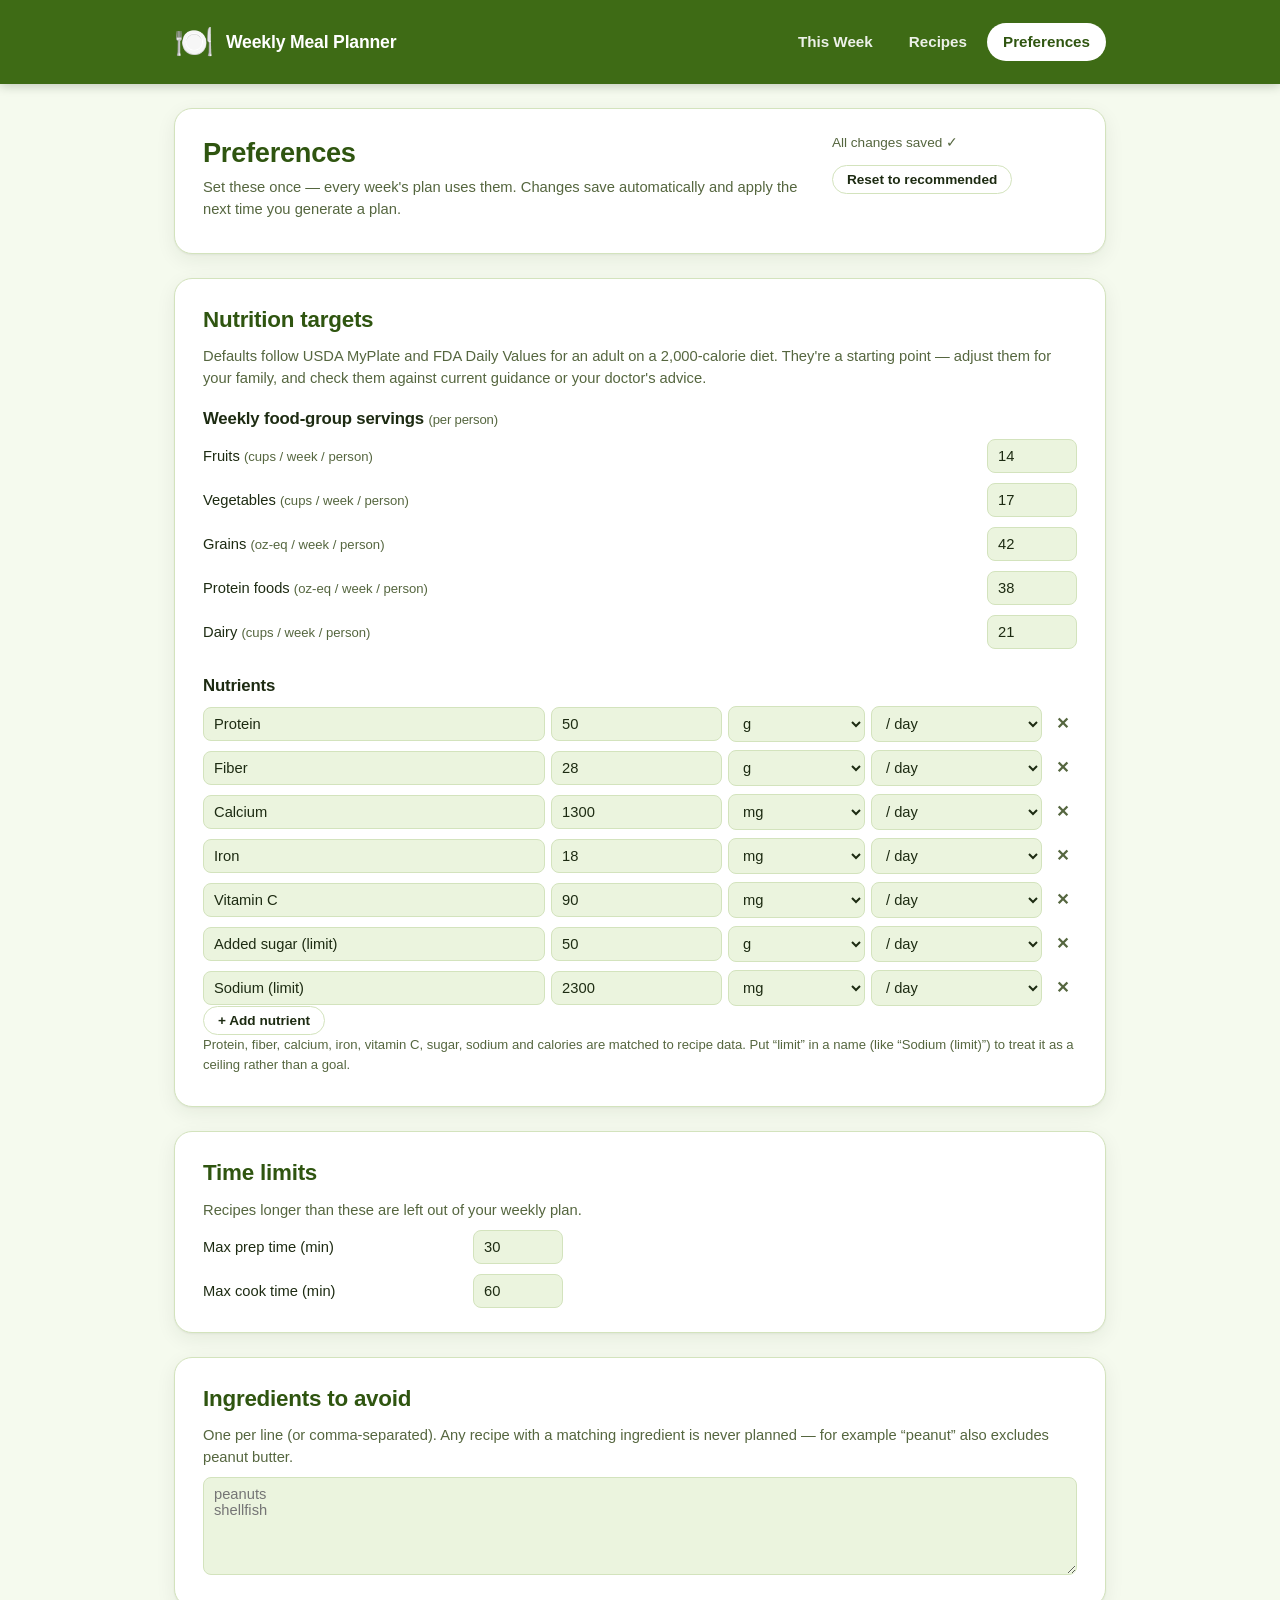
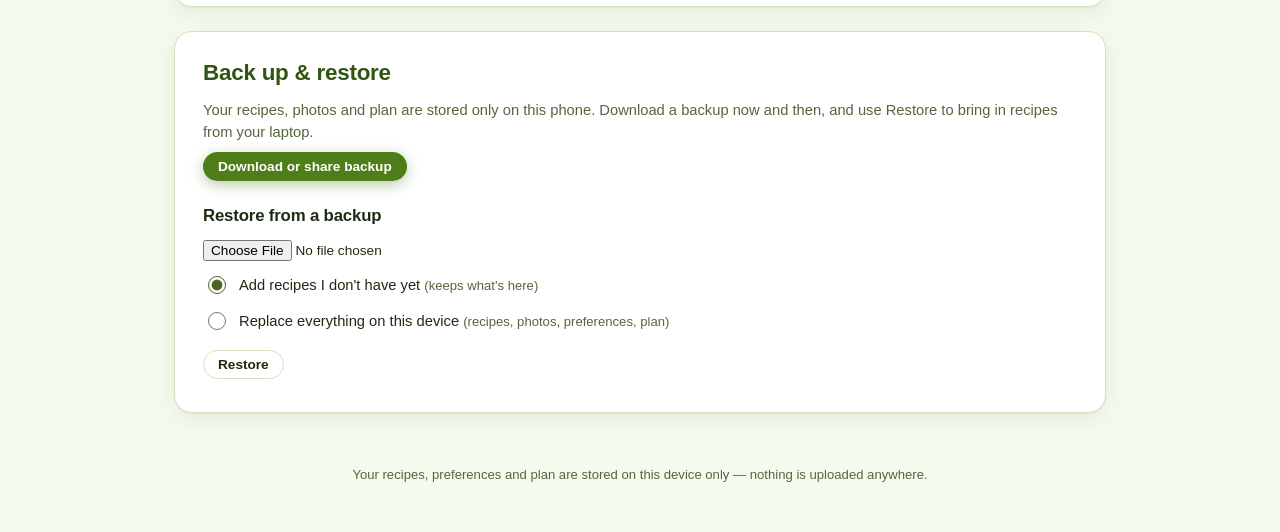
==== commit dfa16964: "Phone app build 20261110111135" ====
--- a/preferences.html
+++ b/preferences.html
@@ -4,7 +4,7 @@
 <meta charset="UTF-8" />
 <meta http-equiv="Content-Security-Policy" content="default-src 'self'; script-src 'self' https://cdnjs.cloudflare.com; style-src 'self'; img-src 'self' blob:; connect-src 'self'; worker-src 'self' blob: https://cdnjs.cloudflare.com; manifest-src 'self'; object-src 'none'; base-uri 'none'; form-action 'self'" />
 <meta name="viewport" content="width=device-width, initial-scale=1.0, viewport-fit=cover" />
-<meta name="theme-color" content="#b5651d" />
+<meta name="theme-color" content="#3e6b15" />
 <meta name="mobile-web-app-capable" content="yes" />
 <meta name="apple-mobile-web-app-capable" content="yes" />
 <meta name="apple-mobile-web-app-title" content="Meal Planner" />
--- a/styles.css
+++ b/styles.css
@@ -1,58 +1,73 @@
 /* ===== Design tokens ===== */
 :root {
-  --color-bg: #faf6f0;
+  --color-bg: #f5faee;
   --color-surface: #ffffff;
-  --color-surface-muted: #f4ede3;
-  --color-border: #e8ddcd;
-  --color-text: #2f2a24;
-  --color-text-muted: #756b5c;
-  --color-primary: #b5651d;
-  --color-primary-dark: #8f4f16;
-  --color-primary-tint: #f3e2cf;
-  --color-accent: #5c7a5e;
-  --color-accent-tint: #e3ebe0;
-  --color-danger: #b3462c;
-  --color-danger-tint: #f7e3dd;
+  --color-surface-muted: #ebf4de;
+  --color-border: #d3e3bd;
+  --color-text: #1d2b12;
+  --color-text-muted: #55663f;
+  --color-heading: #2f5510;
+  --color-primary: #4f7d1a;
+  --color-primary-hover: #3f6914;
+  --color-primary-dark: #35601a;
+  --color-primary-tint: #e1efcc;
+  --color-accent: #4d6326;
+  --color-accent-tint: #e6eed3;
+  --color-warm: #e8902b;
+  --color-warm-text: #93510c;
+  --color-warm-tint: #fdebd2;
+  --color-danger: #bb2a1c;
+  --color-danger-tint: #fbe5e1;
+  --color-header-bg: #3e6b15;
+  --color-header-active-text: #2f5510;
   --radius-lg: 18px;
   --radius-md: 12px;
   --radius-sm: 8px;
-  --shadow-card: 0 1px 2px rgba(47, 42, 36, 0.04), 0 6px 20px rgba(47, 42, 36, 0.06);
-  --shadow-card-hover: 0 2px 4px rgba(47, 42, 36, 0.06), 0 10px 28px rgba(47, 42, 36, 0.10);
+  --shadow-card: 0 1px 2px rgba(29, 43, 18, 0.05), 0 6px 20px rgba(29, 43, 18, 0.07);
+  --shadow-card-hover: 0 2px 4px rgba(29, 43, 18, 0.07), 0 10px 28px rgba(29, 43, 18, 0.12);
   --font-sans: -apple-system, BlinkMacSystemFont, "Segoe UI", Roboto, Helvetica, Arial, sans-serif;
 }
 
 @media (prefers-color-scheme: dark) {
   :root {
-    --color-bg: #201c17;
-    --color-surface: #2a251f;
-    --color-surface-muted: #332c24;
-    --color-border: #4a4033;
-    --color-text: #f2ebe1;
-    --color-text-muted: #b8ac9a;
-    --color-primary: #e0985a;
-    --color-primary-dark: #f0af78;
-    --color-primary-tint: #3d3222;
-    --color-accent: #8fb092;
-    --color-accent-tint: #2c352c;
-    --color-danger: #e08067;
-    --color-danger-tint: #3d2a24;
-    --shadow-card: 0 1px 2px rgba(0, 0, 0, 0.2), 0 6px 20px rgba(0, 0, 0, 0.25);
-    --shadow-card-hover: 0 2px 4px rgba(0, 0, 0, 0.25), 0 10px 28px rgba(0, 0, 0, 0.3);
+    --color-bg: #14260e;
+    --color-surface: #1d3716;
+    --color-surface-muted: #284a1f;
+    --color-border: #436b33;
+    --color-text: #ffffff;
+    --color-text-muted: #c5d8b0;
+    --color-heading: #ffffff;
+    --color-primary: #488319;
+    --color-primary-hover: #3b6e14;
+    --color-primary-dark: #b4e05e;
+    --color-primary-tint: #2a4a1c;
+    --color-accent: #a9c97a;
+    --color-accent-tint: #2b3f1c;
+    --color-warm: #f2a243;
+    --color-warm-text: #ffc77d;
+    --color-warm-tint: #4a3414;
+    --color-danger: #ff8a78;
+    --color-danger-tint: #4a1d18;
+    --color-header-bg: #34691a;
+    --shadow-card: 0 1px 2px rgba(0, 0, 0, 0.25), 0 6px 20px rgba(0, 0, 0, 0.3);
+    --shadow-card-hover: 0 2px 4px rgba(0, 0, 0, 0.3), 0 10px 28px rgba(0, 0, 0, 0.35);
   }
 }
 :root[data-theme="dark"] {
-  --color-bg: #201c17; --color-surface: #2a251f; --color-surface-muted: #332c24;
-  --color-border: #4a4033; --color-text: #f2ebe1; --color-text-muted: #b8ac9a;
-  --color-primary: #e0985a; --color-primary-dark: #f0af78; --color-primary-tint: #3d3222;
-  --color-accent: #8fb092; --color-accent-tint: #2c352c;
-  --color-danger: #e08067; --color-danger-tint: #3d2a24;
+  --color-bg: #14260e; --color-surface: #1d3716; --color-surface-muted: #284a1f;
+  --color-border: #436b33; --color-text: #ffffff; --color-text-muted: #c5d8b0; --color-heading: #ffffff;
+  --color-primary: #488319; --color-primary-hover: #3b6e14; --color-primary-dark: #b4e05e; --color-primary-tint: #2a4a1c;
+  --color-accent: #a9c97a; --color-accent-tint: #2b3f1c;
+  --color-warm: #f2a243; --color-warm-text: #ffc77d; --color-warm-tint: #4a3414;
+  --color-danger: #ff8a78; --color-danger-tint: #4a1d18; --color-header-bg: #34691a;
 }
 :root[data-theme="light"] {
-  --color-bg: #faf6f0; --color-surface: #ffffff; --color-surface-muted: #f4ede3;
-  --color-border: #e8ddcd; --color-text: #2f2a24; --color-text-muted: #756b5c;
-  --color-primary: #b5651d; --color-primary-dark: #8f4f16; --color-primary-tint: #f3e2cf;
-  --color-accent: #5c7a5e; --color-accent-tint: #e3ebe0;
-  --color-danger: #b3462c; --color-danger-tint: #f7e3dd;
+  --color-bg: #f5faee; --color-surface: #ffffff; --color-surface-muted: #ebf4de;
+  --color-border: #d3e3bd; --color-text: #1d2b12; --color-text-muted: #55663f; --color-heading: #2f5510;
+  --color-primary: #4f7d1a; --color-primary-hover: #3f6914; --color-primary-dark: #35601a; --color-primary-tint: #e1efcc;
+  --color-accent: #4d6326; --color-accent-tint: #e6eed3;
+  --color-warm: #e8902b; --color-warm-text: #93510c; --color-warm-tint: #fdebd2;
+  --color-danger: #bb2a1c; --color-danger-tint: #fbe5e1; --color-header-bg: #3e6b15;
 }
 
 * { box-sizing: border-box; }
@@ -65,6 +80,7 @@
   -webkit-font-smoothing: antialiased;
 }
 h1, h2, h3, h4 { font-weight: 700; margin: 0 0 0.4em; letter-spacing: -0.01em; }
+h1, h2 { color: var(--color-heading); }
 h2 { font-size: 1.4rem; }
 h3 { font-size: 1.05rem; }
 p { margin: 0 0 0.6em; }
@@ -73,8 +89,8 @@
 
 /* ===== Layout ===== */
 .app-header {
-  background: var(--color-surface);
-  border-bottom: 1px solid var(--color-border);
+  background: var(--color-header-bg);
+  box-shadow: 0 2px 10px rgba(15, 35, 6, 0.22);
   position: sticky;
   top: 0;
   z-index: 10;
@@ -131,10 +147,10 @@
 .btn:active { transform: scale(0.98); }
 .btn--primary {
   background: var(--color-primary);
-  color: #fff;
-  box-shadow: 0 4px 14px rgba(181, 101, 29, 0.35);
-}
-.btn--primary:hover { background: var(--color-primary-dark); }
+  color: #ffffff;
+  box-shadow: 0 4px 14px rgba(63, 105, 20, 0.35);
+}
+.btn--primary:hover { background: var(--color-primary-hover); }
 .btn--ghost {
   background: transparent;
   border-color: var(--color-border);
@@ -270,7 +286,7 @@
 .recipe-card__title { font-size: 1.1rem; font-weight: 700; margin: 0; }
 .recipe-card__meta { display: flex; flex-wrap: wrap; gap: 8px; margin: 6px 0 4px; font-size: 0.82rem; color: var(--color-text-muted); }
 .recipe-card__actions { display: flex; gap: 4px; align-items: center; }
-.toddler-appeal { font-size: 0.95rem; letter-spacing: 1px; }
+.toddler-appeal { font-size: 0.95rem; letter-spacing: 1px; color: var(--color-warm); }
 .recipe-card__cols {
   display: grid;
   grid-template-columns: 1fr 1fr;
@@ -300,7 +316,7 @@
   display: inline-block;
 }
 .badge--tag { background: var(--color-surface-muted); color: var(--color-text-muted); border: 1px solid var(--color-border); }
-.badge--estimated { background: var(--color-primary-tint); color: var(--color-primary-dark); }
+.badge--estimated { background: var(--color-warm-tint); color: var(--color-warm-text); }
 
 /* ===== Shopping list ===== */
 .shopping-list { display: flex; flex-direction: column; gap: 18px; margin-top: 10px; }
@@ -393,7 +409,7 @@
   color: var(--color-text);
   box-shadow: var(--shadow-card-hover);
 }
-.recipe-dialog::backdrop { background: rgba(32, 28, 23, 0.55); }
+.recipe-dialog::backdrop { background: rgba(8, 20, 4, 0.6); }
 .recipe-dialog h3 { margin: 20px 0 8px; }
 .rf-grid { display: grid; grid-template-columns: repeat(auto-fit, minmax(120px, 1fr)); gap: 10px 14px; }
 .rf-grid--top { grid-template-columns: repeat(3, 1fr); }
@@ -420,19 +436,19 @@
 }
 
 /* ===== Header / nav ===== */
-.app-header__brand { display: flex; align-items: center; gap: 12px; text-decoration: none; color: var(--color-text); }
-.app-header__title { font-weight: 700; font-size: 1.1rem; letter-spacing: -0.01em; }
+.app-header__brand { display: flex; align-items: center; gap: 12px; text-decoration: none; color: #ffffff; }
+.app-header__title { font-weight: 700; font-size: 1.1rem; letter-spacing: -0.01em; color: #ffffff; }
 .app-nav { display: flex; gap: 4px; flex-wrap: wrap; }
 .app-nav__link {
   text-decoration: none;
-  color: var(--color-text-muted);
+  color: rgba(255, 255, 255, 0.9);
   font-weight: 600;
   font-size: 0.95rem;
   padding: 8px 16px;
   border-radius: 999px;
 }
-.app-nav__link:hover { background: var(--color-surface-muted); color: var(--color-text); }
-.app-nav__link.is-active { background: var(--color-primary-tint); color: var(--color-primary-dark); }
+.app-nav__link:hover { background: rgba(255, 255, 255, 0.18); color: #ffffff; }
+.app-nav__link.is-active { background: #ffffff; color: var(--color-header-active-text); }
 a { color: var(--color-primary-dark); }
 code { background: var(--color-surface-muted); padding: 1px 6px; border-radius: 6px; font-size: 0.85em; }
 
@@ -495,8 +511,8 @@
   white-space: nowrap;
 }
 .tag--cook { background: var(--color-primary-tint); color: var(--color-primary-dark); }
-.tag--leftover { background: var(--color-accent-tint); color: var(--color-accent); }
-.tag--today { background: var(--color-primary); color: #fff; }
+.tag--leftover { background: var(--color-warm-tint); color: var(--color-warm-text); }
+.tag--today { background: var(--color-primary); color: #ffffff; }
 .plan-day__prep { list-style: none; margin: 0; padding: 8px 0 0; border-top: 1px dashed var(--color-border); font-size: 0.82rem; display: flex; flex-direction: column; gap: 4px; }
 .prep-chip {
   font-size: 0.68rem;
@@ -563,7 +579,7 @@
 }
 .rating-select.is-ok { color: var(--color-text); }
 .rating-select.is-good { color: var(--color-accent); border-color: var(--color-accent); }
-.rating-select.is-great { color: var(--color-primary-dark); border-color: var(--color-primary); background: var(--color-primary-tint); }
+.rating-select.is-great { color: var(--color-warm-text); border-color: var(--color-warm); background: var(--color-warm-tint); }
 
 /* ===== Photos + source links ===== */
 .recipe-card__header { align-items: flex-start; }
@@ -596,7 +612,7 @@
 .store-section__head { display: flex; align-items: baseline; justify-content: space-between; gap: 12px; flex-wrap: wrap; margin-bottom: 4px; }
 .store-section__head h3 { margin: 0; font-size: 1.05rem; }
 .store-section__bulk { font-size: 0.85rem; color: var(--color-text-muted); }
-.store-section--costco { border-left: 4px solid var(--color-primary); }
+.store-section--costco { border-left: 4px solid var(--color-warm); }
 .store-section--cub { border-left: 4px solid var(--color-accent); }
 .store-section .aisle-group { margin-top: 12px; }
 .aisle-title { margin: 0 0 6px; font-size: 0.74rem; text-transform: uppercase; letter-spacing: 0.05em; color: var(--color-text-muted); }
@@ -609,18 +625,18 @@
   border: 1px solid var(--color-border); background: var(--color-surface); color: var(--color-text-muted);
 }
 .store-btn:hover { color: var(--color-text); border-color: var(--color-text-muted); }
-.store-btn.is-costco[aria-pressed="true"] { background: var(--color-primary-tint); border-color: var(--color-primary); color: var(--color-primary-dark); }
+.store-btn.is-costco[aria-pressed="true"] { background: var(--color-warm-tint); border-color: var(--color-warm); color: var(--color-warm-text); }
 .store-btn.is-cub[aria-pressed="true"] { background: var(--color-accent-tint); border-color: var(--color-accent); color: var(--color-accent); }
 
-.narrow-form { max-width: 360px; }
+.narrow-form { max-width: 360px; }
 
 /* Recipe notes */
 .recipe-notes { margin-top: 14px; }
 .recipe-notes h4 { margin-bottom: 6px; font-size: 0.9rem; text-transform: uppercase; letter-spacing: 0.03em; color: var(--color-text-muted); }
-.recipe-notes p { margin: 0; font-size: 0.9rem; white-space: pre-line; }
-.recipe-notes { margin-bottom: 16px; }
-
-.copy-fallback { width: 100%; margin: 8px 0; font-family: inherit; font-size: 0.9rem; }
+.recipe-notes p { margin: 0; font-size: 0.9rem; white-space: pre-line; }
+.recipe-notes { margin-bottom: 16px; }
+
+.copy-fallback { width: 100%; margin: 8px 0; font-family: inherit; font-size: 0.9rem; }
 
 /* ===== Backup & restore card ===== */
 .backup-sub { margin: 22px 0 8px; }
@@ -664,4 +680,4 @@
   .prep-task { align-items: flex-start; }
   .recipe-dialog { width: 100vw; max-width: 100vw; height: 100dvh; max-height: 100dvh; margin: 0; border-radius: 0; padding: 18px 16px calc(18px + env(safe-area-inset-bottom)); }
   .dialog__footer { position: sticky; bottom: 0; background: var(--color-surface); padding-bottom: 4px; }
-}
+}
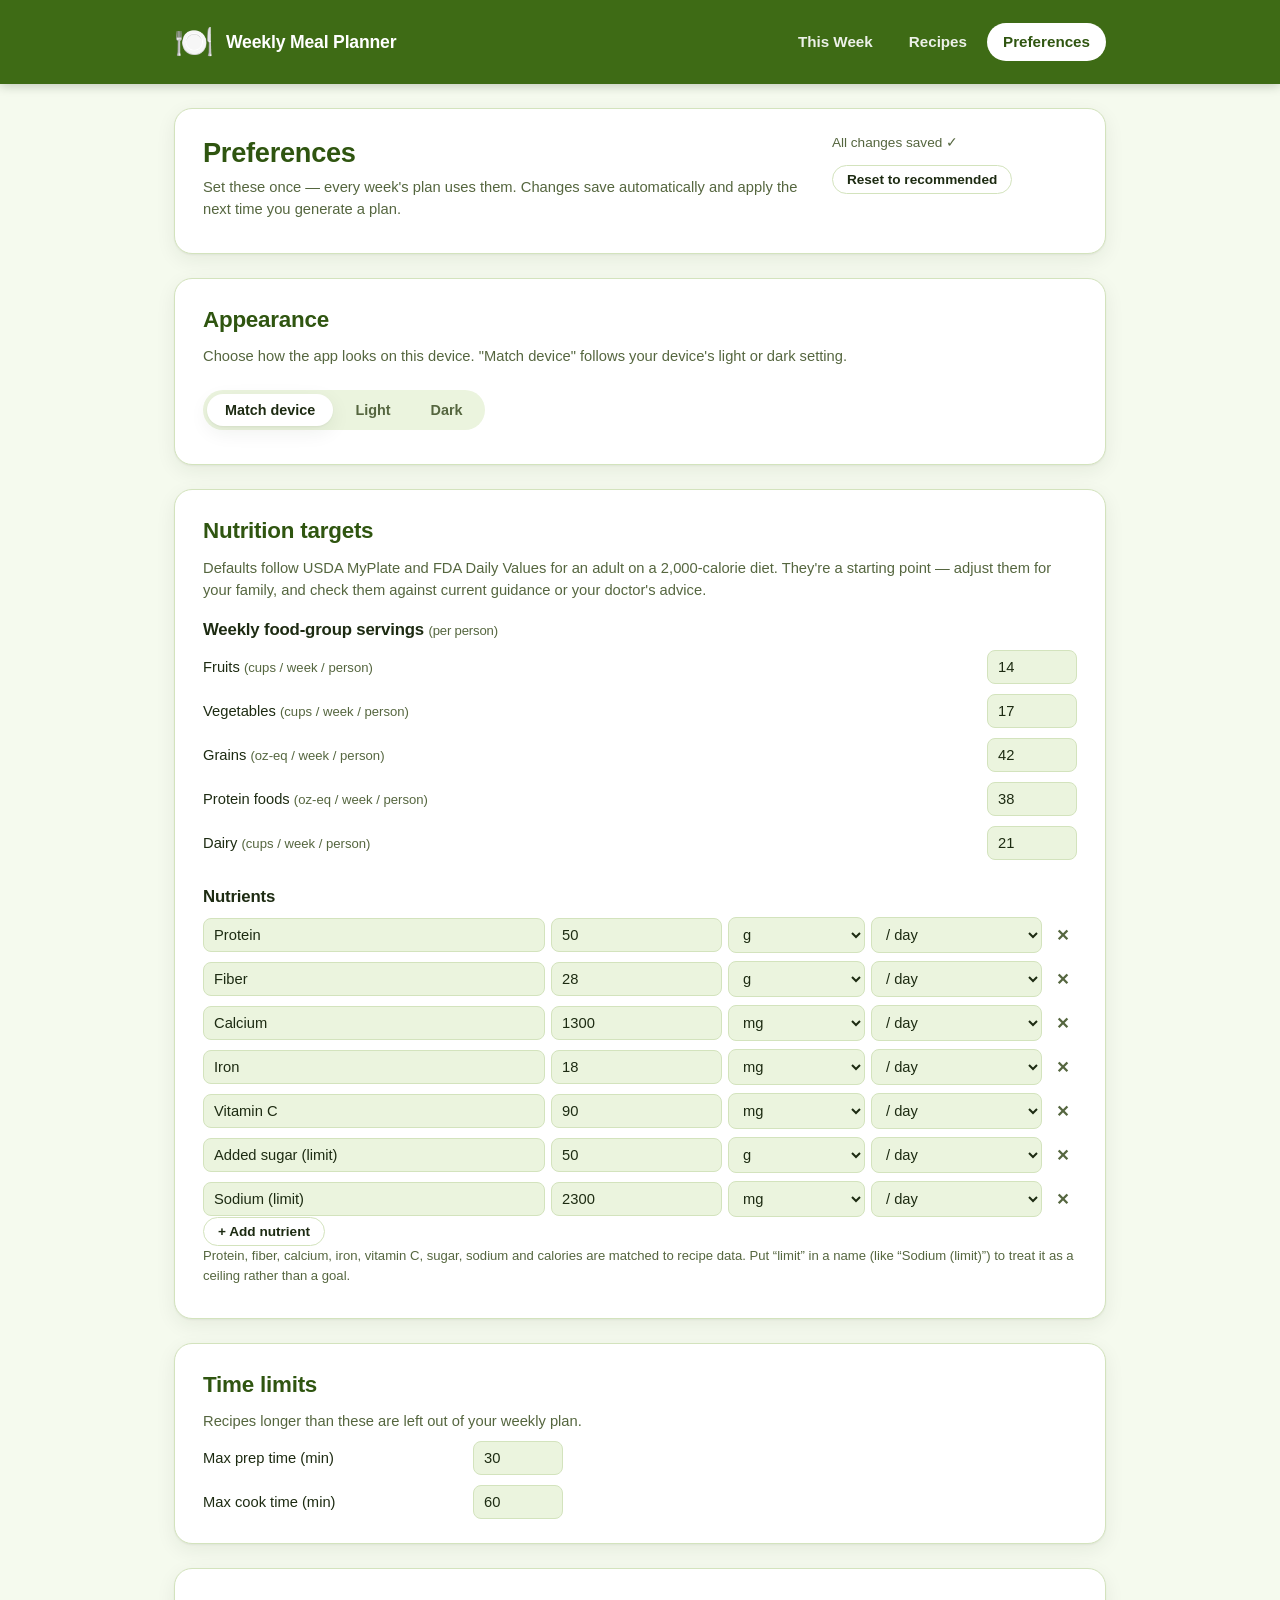
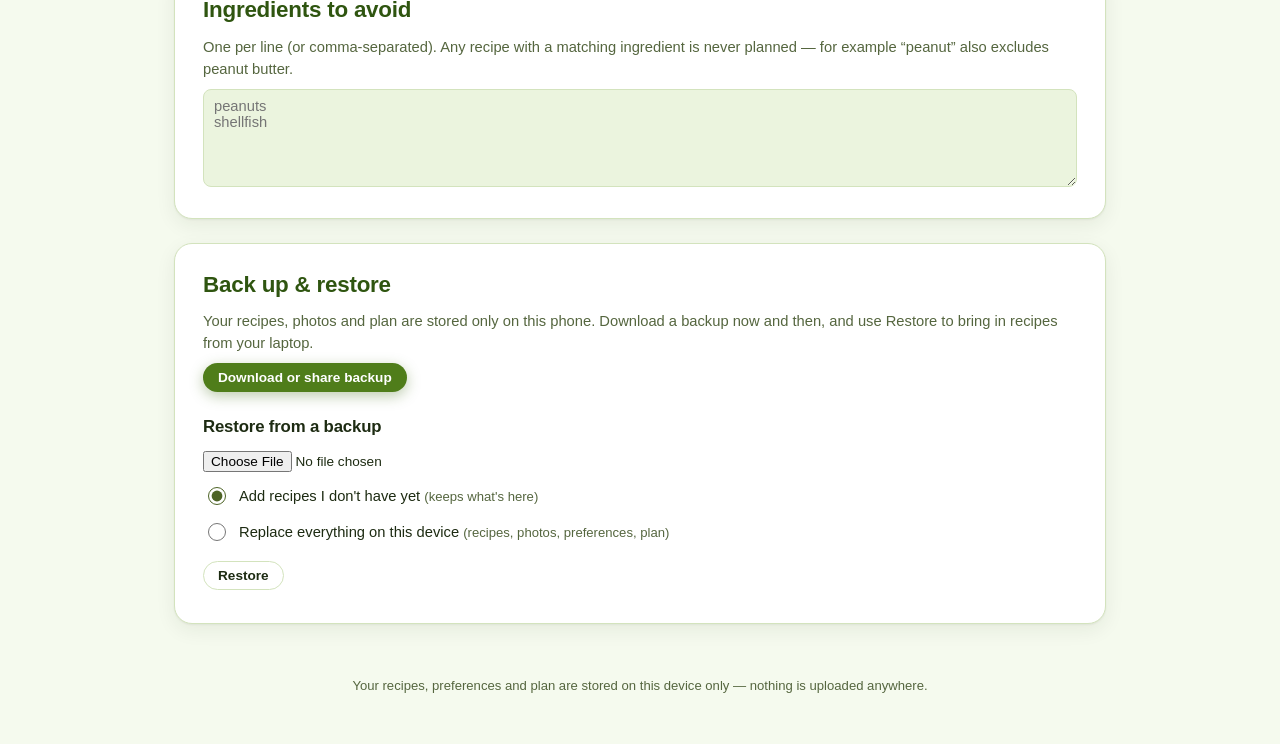
==== commit 6cadd5ab: "Phone app build 20261110111517" ====
--- a/preferences.html
+++ b/preferences.html
@@ -13,6 +13,7 @@
 <link rel="apple-touch-icon" href="apple-touch-icon.png" />
 <title>Preferences · Weekly Meal Planner</title>
 <link rel="stylesheet" href="styles.css" />
+<script src="theme.js"></script>
 </head>
 <body>
 
@@ -31,6 +32,16 @@
         <span id="saveState" class="save-state" role="status" aria-live="polite"></span>
         <button type="button" id="resetBtn" class="btn btn--small btn--ghost">Reset to recommended</button>
       </div>
+    </div>
+  </section>
+
+  <section class="card pref-section" aria-labelledby="themeHeading">
+    <h2 id="themeHeading">Appearance</h2>
+    <p class="muted">Choose how the app looks on this device. "Match device" follows your device's light or dark setting.</p>
+    <div class="week-tabs" role="group" aria-label="Color mode">
+      <button type="button" class="week-tab" data-theme-choice="auto" aria-pressed="false">Match device</button>
+      <button type="button" class="week-tab" data-theme-choice="light" aria-pressed="false">Light</button>
+      <button type="button" class="week-tab" data-theme-choice="dark" aria-pressed="false">Dark</button>
     </div>
   </section>
 
